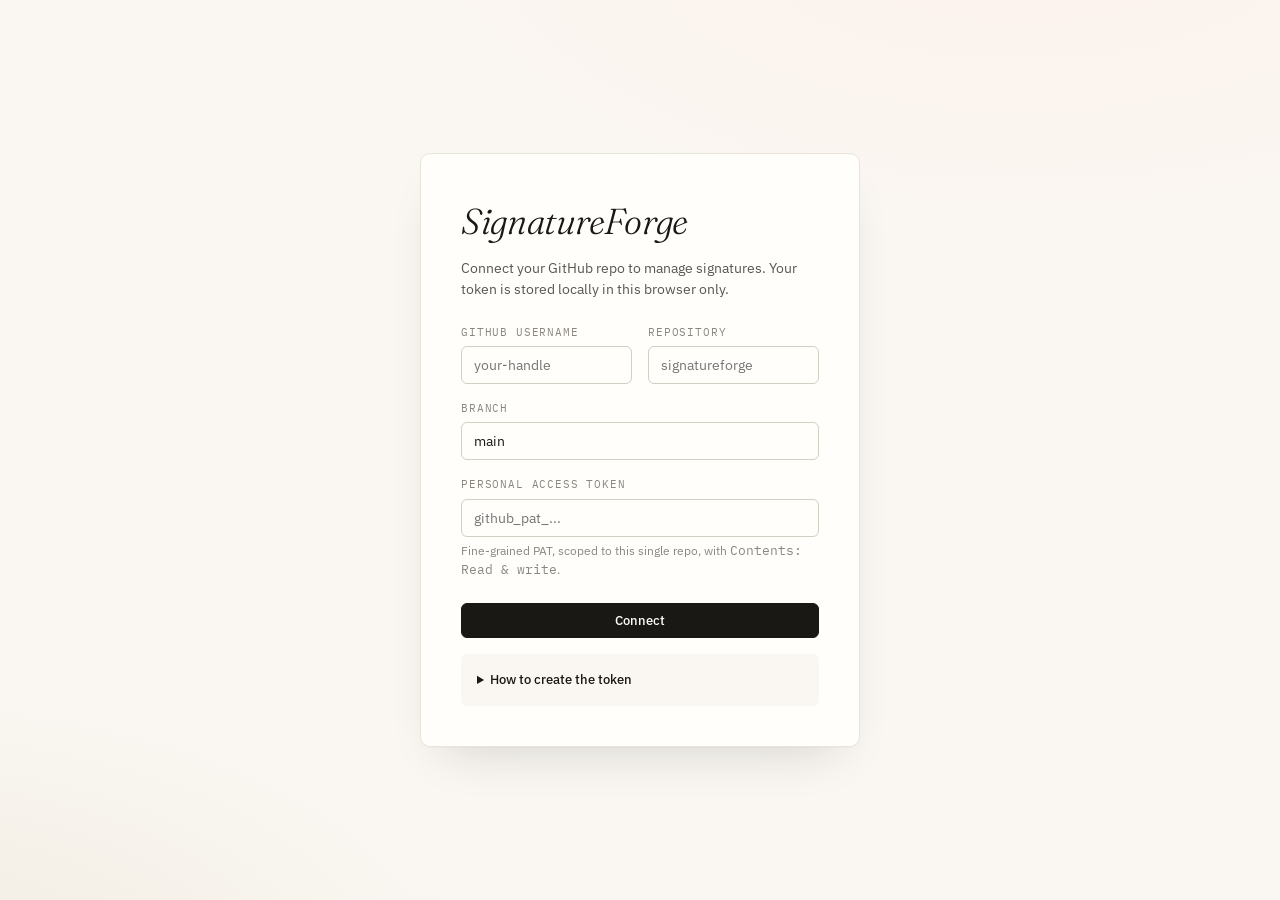
==== index.html @ 0ccea80c "Add files via upload" ====
<!DOCTYPE html>
<html lang="en">
<head>
  <meta charset="UTF-8" />
  <meta name="viewport" content="width=device-width, initial-scale=1" />
  <title>SignatureForge Admin</title>
  <meta name="description" content="Centrally managed Outlook signatures, version controlled in your own GitHub repo." />

  <!-- Typography: distinctive editorial pairing -->
  <link rel="preconnect" href="https://fonts.googleapis.com" />
  <link rel="preconnect" href="https://fonts.gstatic.com" crossorigin />
  <link
    href="https://fonts.googleapis.com/css2?family=Fraunces:ital,opsz,wght@0,9..144,300..600;1,9..144,300..500&family=IBM+Plex+Mono:wght@400;500&family=IBM+Plex+Sans:wght@400;500;600&display=swap"
    rel="stylesheet" />

  <link rel="stylesheet" href="styles.css" />
  <link rel="icon" type="image/png" href="../addin/icons/icon-32.png" />
</head>
<body>
  <div id="root"></div>
  <div class="toasts" id="toasts"></div>
  <script type="module" src="app.js"></script>
</body>
</html>
---- styles.css ----
/* =============================================================
   SignatureForge admin
   Aesthetic: refined editorial, warm paper, oxblood accent.
   No framework. Hand-tuned.
   ============================================================= */

:root {
  /* Surface */
  --cream:        #FAF7F2;
  --cream-dark:   #F0EBE0;
  --paper:        #FFFEFB;

  /* Ink */
  --ink:          #1A1815;
  --ink-soft:     #5A5650;
  --ink-faint:    #8B8780;
  --ink-ghost:    #B5B0A4;

  /* Borders */
  --border:       #D4CFC4;
  --border-soft:  #E8E4DA;

  /* Accent */
  --ox:           #BC4B27;
  --ox-dark:      #9A3D1F;
  --ox-tint:      #FCF1EC;

  /* States */
  --green:        #4A7C2E;
  --green-tint:   #EFF5E8;
  --amber:        #B5750E;
  --amber-tint:   #FBF3DE;
  --red:          #9C2A2A;
  --red-tint:     #FAEAEA;

  /* Typography */
  --display: "Fraunces", "Iowan Old Style", "Hoefler Text", Georgia, serif;
  --sans:    "IBM Plex Sans", -apple-system, BlinkMacSystemFont, "Segoe UI", sans-serif;
  --mono:    "IBM Plex Mono", "SFMono-Regular", "Menlo", monospace;

  /* Spacing */
  --gap-xs: 4px;
  --gap-sm: 8px;
  --gap:    16px;
  --gap-md: 24px;
  --gap-lg: 40px;
  --gap-xl: 64px;

  /* Radius */
  --r-sm: 4px;
  --r:    6px;
  --r-md: 10px;
}

* { box-sizing: border-box; }

html, body {
  margin: 0;
  padding: 0;
  background: var(--cream);
  color: var(--ink);
  font-family: var(--sans);
  font-size: 14px;
  line-height: 1.55;
  -webkit-font-smoothing: antialiased;
  -moz-osx-font-smoothing: grayscale;
}

a {
  color: var(--ink);
  text-decoration: none;
  border-bottom: 1px solid var(--border);
  transition: border-color .15s ease;
}
a:hover { border-color: var(--ox); }

button { font-family: var(--sans); cursor: pointer; }

code, pre, .mono { font-family: var(--mono); font-size: 12.5px; }

/* =============================================================
   Layout shell
   ============================================================= */

.app {
  min-height: 100vh;
  display: grid;
  grid-template-rows: auto 1fr;
}

.topbar {
  height: 56px;
  border-bottom: 1px solid var(--border-soft);
  background: var(--paper);
  display: flex;
  align-items: center;
  justify-content: space-between;
  padding: 0 var(--gap-md);
}

.brand {
  display: flex;
  align-items: baseline;
  gap: 10px;
  font-family: var(--display);
  font-style: italic;
  font-weight: 400;
  font-size: 22px;
  letter-spacing: -0.01em;
  color: var(--ink);
}
.brand .dot {
  width: 6px; height: 6px; border-radius: 50%;
  background: var(--ox);
  display: inline-block;
  transform: translateY(-3px);
}
.brand .meta {
  font-family: var(--mono);
  font-style: normal;
  font-size: 11px;
  color: var(--ink-faint);
  letter-spacing: 0.04em;
  text-transform: uppercase;
}

.topbar-right {
  display: flex; align-items: center; gap: var(--gap);
  font-size: 12.5px;
  color: var(--ink-soft);
}
.topbar-right .repo-pill {
  display: inline-flex; align-items: center; gap: 6px;
  padding: 4px 10px;
  border: 1px solid var(--border);
  border-radius: 999px;
  background: var(--paper);
  font-family: var(--mono);
  font-size: 11.5px;
  color: var(--ink-soft);
}
.topbar-right .repo-pill .ok { color: var(--green); }
.topbar-right .repo-pill .err { color: var(--red); }

.shell {
  display: grid;
  grid-template-columns: 220px 1fr;
  min-height: 0;
}

.sidebar {
  border-right: 1px solid var(--border-soft);
  padding: var(--gap-md) var(--gap);
  background: transparent;
}

.nav-section {
  font-family: var(--mono);
  font-size: 10.5px;
  text-transform: uppercase;
  letter-spacing: 0.1em;
  color: var(--ink-faint);
  padding: var(--gap) var(--gap-sm) var(--gap-sm);
}
.nav-item {
  display: flex; align-items: center; gap: var(--gap-sm);
  padding: 8px 10px;
  border-radius: var(--r);
  color: var(--ink-soft);
  cursor: pointer;
  border: none; background: transparent; width: 100%;
  text-align: left;
  font-size: 13.5px;
  transition: background .12s ease, color .12s ease;
}
.nav-item:hover { background: var(--cream-dark); color: var(--ink); }
.nav-item.active { background: var(--ox-tint); color: var(--ox-dark); }
.nav-item .badge {
  margin-left: auto;
  font-family: var(--mono);
  font-size: 10.5px;
  background: var(--cream-dark);
  color: var(--ink-soft);
  padding: 1px 6px;
  border-radius: 999px;
}
.nav-item.active .badge { background: rgba(188,75,39,0.15); color: var(--ox-dark); }

.main {
  padding: var(--gap-lg) var(--gap-xl);
  max-width: 1080px;
  width: 100%;
}

@media (max-width: 900px) {
  .shell { grid-template-columns: 1fr; }
  .sidebar { display: none; }
  .main { padding: var(--gap-md); }
}

/* =============================================================
   Page header
   ============================================================= */

.page-header {
  display: flex; justify-content: space-between; align-items: flex-end;
  margin-bottom: var(--gap-lg);
  padding-bottom: var(--gap);
  border-bottom: 1px solid var(--border-soft);
}
.page-title {
  font-family: var(--display);
  font-weight: 300;
  font-size: 36px;
  line-height: 1.1;
  letter-spacing: -0.02em;
  margin: 0;
}
.page-subtitle {
  color: var(--ink-soft);
  font-size: 13.5px;
  margin-top: 4px;
}

/* =============================================================
   Buttons
   ============================================================= */

.btn {
  display: inline-flex; align-items: center; gap: 6px;
  padding: 8px 14px;
  border: 1px solid var(--border);
  border-radius: var(--r);
  background: var(--paper);
  color: var(--ink);
  font-size: 13px;
  font-weight: 500;
  transition: all .12s ease;
}
.btn:hover { border-color: var(--ink-faint); }
.btn:active { transform: translateY(1px); }

.btn.primary {
  background: var(--ink);
  border-color: var(--ink);
  color: var(--paper);
}
.btn.primary:hover { background: var(--ox); border-color: var(--ox); }

.btn.danger {
  color: var(--red);
  border-color: var(--red-tint);
}
.btn.danger:hover { background: var(--red-tint); border-color: var(--red); }

.btn.ghost { border-color: transparent; background: transparent; }
.btn.ghost:hover { background: var(--cream-dark); }

.btn.sm { padding: 4px 10px; font-size: 12px; }

/* =============================================================
   Tables / lists
   ============================================================= */

.list {
  border: 1px solid var(--border-soft);
  border-radius: var(--r-md);
  background: var(--paper);
  overflow: hidden;
}

.list-row {
  display: grid;
  grid-template-columns: 1fr 1fr 130px 100px;
  align-items: center;
  gap: var(--gap);
  padding: 14px 18px;
  border-bottom: 1px solid var(--border-soft);
  transition: background .1s ease;
}
.list-row:last-child { border-bottom: none; }
.list-row:hover { background: var(--cream); }
.list-row.header {
  background: var(--cream-dark);
  font-family: var(--mono);
  font-size: 10.5px;
  letter-spacing: 0.1em;
  text-transform: uppercase;
  color: var(--ink-faint);
  padding: 10px 18px;
}
.list-row.header:hover { background: var(--cream-dark); }

.list-row .name { font-weight: 500; }
.list-row .email { color: var(--ink-soft); font-family: var(--mono); font-size: 12px; }
.list-row .template-tag {
  display: inline-flex; align-items: center;
  font-family: var(--mono); font-size: 11px;
  padding: 2px 8px; border-radius: 999px;
  background: var(--cream-dark); color: var(--ink-soft);
}
.list-row .actions { display: flex; gap: 6px; justify-content: flex-end; }

.empty-state {
  text-align: center;
  padding: var(--gap-xl) var(--gap-md);
  color: var(--ink-soft);
}
.empty-state .icon {
  font-family: var(--display);
  font-style: italic;
  font-size: 48px;
  color: var(--ink-ghost);
  margin-bottom: var(--gap-sm);
}

/* =============================================================
   Forms
   ============================================================= */

.field {
  display: block;
  margin-bottom: var(--gap);
}
.field label {
  display: block;
  font-family: var(--mono);
  font-size: 10.5px;
  text-transform: uppercase;
  letter-spacing: 0.08em;
  color: var(--ink-faint);
  margin-bottom: 6px;
}
.field input, .field select, .field textarea {
  width: 100%;
  padding: 9px 12px;
  background: var(--paper);
  border: 1px solid var(--border);
  border-radius: var(--r);
  font-family: var(--sans);
  font-size: 13.5px;
  color: var(--ink);
  transition: border-color .12s ease, box-shadow .12s ease;
}
.field input:focus, .field select:focus, .field textarea:focus {
  outline: none;
  border-color: var(--ox);
  box-shadow: 0 0 0 3px var(--ox-tint);
}
.field textarea { font-family: var(--mono); font-size: 12.5px; line-height: 1.6; resize: vertical; }
.field .hint {
  font-size: 11.5px;
  color: var(--ink-faint);
  margin-top: 4px;
}

.field-grid { display: grid; grid-template-columns: 1fr 1fr; gap: var(--gap); }

/* =============================================================
   Auth screen (initial)
   ============================================================= */

.auth-page {
  min-height: 100vh;
  display: grid;
  place-items: center;
  background:
    radial-gradient(1200px 600px at 80% -10%, var(--ox-tint), transparent 60%),
    radial-gradient(1000px 500px at -10% 110%, var(--cream-dark), transparent 60%),
    var(--cream);
}
.auth-card {
  width: 440px; max-width: 92vw;
  background: var(--paper);
  border: 1px solid var(--border-soft);
  border-radius: var(--r-md);
  padding: var(--gap-lg);
  box-shadow: 0 1px 0 rgba(26,24,21,0.02), 0 24px 48px -24px rgba(26,24,21,0.18);
}
.auth-card h1 {
  font-family: var(--display);
  font-style: italic;
  font-weight: 300;
  font-size: 36px;
  margin: 0 0 var(--gap-sm);
  letter-spacing: -0.01em;
}
.auth-card p {
  color: var(--ink-soft);
  font-size: 13.5px;
  margin: 0 0 var(--gap-md);
}
.auth-card details {
  margin-top: var(--gap);
  padding: var(--gap);
  background: var(--cream);
  border-radius: var(--r);
  font-size: 12.5px;
  color: var(--ink-soft);
}
.auth-card details summary {
  cursor: pointer;
  color: var(--ink);
  font-weight: 500;
}
.auth-card details ol { padding-left: 18px; margin-top: var(--gap-sm); }
.auth-card details li { margin-bottom: 4px; }

/* =============================================================
   Editor (template editor with live preview)
   ============================================================= */

.editor-grid {
  display: grid;
  grid-template-columns: 1fr 1fr;
  gap: var(--gap-md);
  margin-top: var(--gap);
}
@media (max-width: 1100px) {
  .editor-grid { grid-template-columns: 1fr; }
}

.panel {
  border: 1px solid var(--border-soft);
  border-radius: var(--r-md);
  background: var(--paper);
  overflow: hidden;
}
.panel-header {
  padding: 12px 16px;
  border-bottom: 1px solid var(--border-soft);
  background: var(--cream);
  font-family: var(--mono);
  font-size: 11px;
  text-transform: uppercase;
  letter-spacing: 0.1em;
  color: var(--ink-faint);
  display: flex;
  justify-content: space-between;
  align-items: center;
}
.panel-body { padding: var(--gap); }
.panel-body.tight { padding: 0; }

.code-area {
  width: 100%;
  border: none;
  padding: var(--gap);
  font-family: var(--mono);
  font-size: 12.5px;
  line-height: 1.65;
  color: var(--ink);
  background: var(--paper);
  min-height: 420px;
  resize: vertical;
}
.code-area:focus { outline: none; }

.preview-frame {
  width: 100%;
  min-height: 420px;
  border: none;
  background: var(--paper);
}

/* =============================================================
   Toast notifications
   ============================================================= */

.toasts {
  position: fixed;
  bottom: var(--gap-md);
  right: var(--gap-md);
  display: flex; flex-direction: column-reverse; gap: 8px;
  z-index: 100;
}
.toast {
  padding: 10px 14px;
  background: var(--ink);
  color: var(--paper);
  border-radius: var(--r);
  font-size: 13px;
  box-shadow: 0 8px 24px -8px rgba(0,0,0,0.3);
  animation: toast-in .25s ease;
  max-width: 360px;
}
.toast.success { background: var(--green); }
.toast.error { background: var(--red); }
@keyframes toast-in {
  from { transform: translateY(8px); opacity: 0; }
  to   { transform: translateY(0);    opacity: 1; }
}

/* =============================================================
   Misc
   ============================================================= */

.hairline { height: 1px; background: var(--border-soft); margin: var(--gap-md) 0; }

.kbd {
  font-family: var(--mono);
  font-size: 11px;
  padding: 1px 6px;
  background: var(--cream-dark);
  border: 1px solid var(--border-soft);
  border-bottom-width: 2px;
  border-radius: var(--r-sm);
  color: var(--ink-soft);
}

.muted { color: var(--ink-faint); }
.center { text-align: center; }

/* Modal */
.modal-backdrop {
  position: fixed; inset: 0;
  background: rgba(26,24,21,0.45);
  display: grid; place-items: center;
  z-index: 50;
  animation: fade-in .15s ease;
}
.modal {
  background: var(--paper);
  border-radius: var(--r-md);
  width: 520px; max-width: 92vw;
  max-height: 90vh;
  overflow-y: auto;
  box-shadow: 0 24px 64px -16px rgba(0,0,0,0.4);
}
.modal-header {
  padding: var(--gap) var(--gap-md);
  border-bottom: 1px solid var(--border-soft);
  display: flex; justify-content: space-between; align-items: center;
}
.modal-header h2 {
  font-family: var(--display);
  font-style: italic;
  font-weight: 300;
  font-size: 24px;
  margin: 0;
}
.modal-body { padding: var(--gap-md); }
.modal-footer {
  padding: var(--gap) var(--gap-md);
  border-top: 1px solid var(--border-soft);
  display: flex; justify-content: flex-end; gap: var(--gap-sm);
  background: var(--cream);
}
@keyframes fade-in { from { opacity: 0; } to { opacity: 1; } }
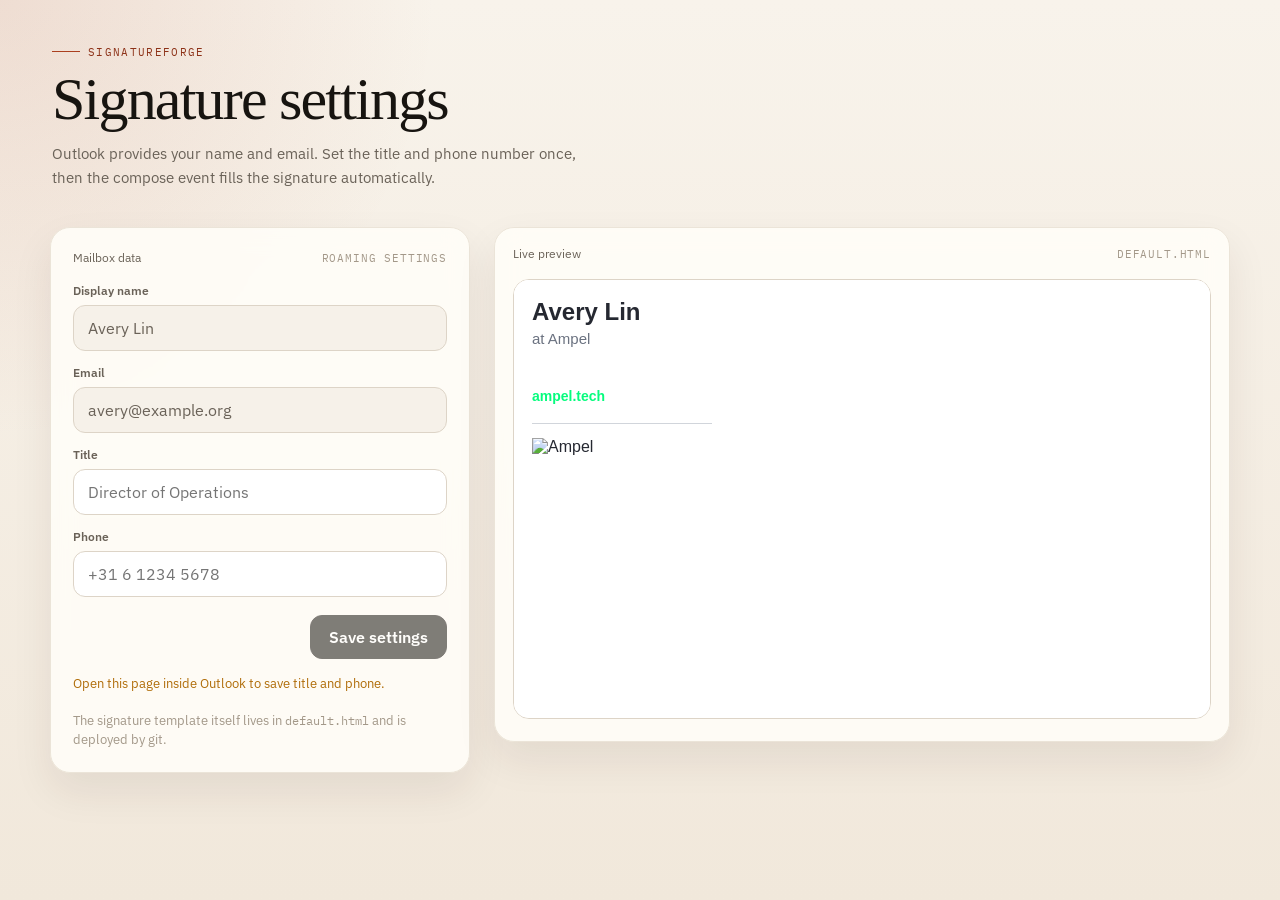
==== commit c87b7d3c: "codex attempt to make this addon work for us" ====
--- a/index.html
+++ b/index.html
@@ -3,22 +3,21 @@
 <head>
   <meta charset="UTF-8" />
   <meta name="viewport" content="width=device-width, initial-scale=1" />
-  <title>SignatureForge Admin</title>
-  <meta name="description" content="Centrally managed Outlook signatures, version controlled in your own GitHub repo." />
-
-  <!-- Typography: distinctive editorial pairing -->
+  <title>SignatureForge Settings</title>
+  <meta
+    name="description"
+    content="Set the mailbox title and phone number used by the SignatureForge Outlook add-in." />
   <link rel="preconnect" href="https://fonts.googleapis.com" />
   <link rel="preconnect" href="https://fonts.gstatic.com" crossorigin />
   <link
     href="https://fonts.googleapis.com/css2?family=Fraunces:ital,opsz,wght@0,9..144,300..600;1,9..144,300..500&family=IBM+Plex+Mono:wght@400;500&family=IBM+Plex+Sans:wght@400;500;600&display=swap"
     rel="stylesheet" />
-
   <link rel="stylesheet" href="styles.css" />
-  <link rel="icon" type="image/png" href="../addin/icons/icon-32.png" />
+  <link rel="icon" type="image/png" href="icon-32.png" />
+  <script type="text/javascript" src="https://appsforoffice.microsoft.com/lib/1.1/hosted/office.js"></script>
+  <script type="module" src="app.js"></script>
 </head>
 <body>
   <div id="root"></div>
-  <div class="toasts" id="toasts"></div>
-  <script type="module" src="app.js"></script>
 </body>
 </html>
--- a/styles.css
+++ b/styles.css
@@ -1,549 +1,256 @@
-/* =============================================================
-   SignatureForge admin
-   Aesthetic: refined editorial, warm paper, oxblood accent.
-   No framework. Hand-tuned.
-   ============================================================= */
-
 :root {
-  /* Surface */
-  --cream:        #FAF7F2;
-  --cream-dark:   #F0EBE0;
-  --paper:        #FFFEFB;
-
-  /* Ink */
-  --ink:          #1A1815;
-  --ink-soft:     #5A5650;
-  --ink-faint:    #8B8780;
-  --ink-ghost:    #B5B0A4;
-
-  /* Borders */
-  --border:       #D4CFC4;
-  --border-soft:  #E8E4DA;
-
-  /* Accent */
-  --ox:           #BC4B27;
-  --ox-dark:      #9A3D1F;
-  --ox-tint:      #FCF1EC;
-
-  /* States */
-  --green:        #4A7C2E;
-  --green-tint:   #EFF5E8;
-  --amber:        #B5750E;
-  --amber-tint:   #FBF3DE;
-  --red:          #9C2A2A;
-  --red-tint:     #FAEAEA;
-
-  /* Typography */
-  --display: "Fraunces", "Iowan Old Style", "Hoefler Text", Georgia, serif;
-  --sans:    "IBM Plex Sans", -apple-system, BlinkMacSystemFont, "Segoe UI", sans-serif;
-  --mono:    "IBM Plex Mono", "SFMono-Regular", "Menlo", monospace;
-
-  /* Spacing */
-  --gap-xs: 4px;
-  --gap-sm: 8px;
-  --gap:    16px;
-  --gap-md: 24px;
-  --gap-lg: 40px;
-  --gap-xl: 64px;
-
-  /* Radius */
-  --r-sm: 4px;
-  --r:    6px;
-  --r-md: 10px;
+  --paper: #f7f2ea;
+  --panel: #fffdf8;
+  --ink: #171410;
+  --muted: #6a6258;
+  --faint: #a39889;
+  --border: #ddd4c7;
+  --border-soft: #ebe4d8;
+  --accent: #ab3f1f;
+  --accent-dark: #8d3218;
+  --accent-soft: #f7ebe5;
+  --success: #2f7a44;
+  --warn: #b06d09;
+  --error: #9b2f2f;
+  --shadow: 0 18px 40px rgba(45, 31, 20, 0.08);
+  --display: "Fraunces", Georgia, serif;
+  --sans: "IBM Plex Sans", -apple-system, BlinkMacSystemFont, "Segoe UI", sans-serif;
+  --mono: "IBM Plex Mono", "SFMono-Regular", monospace;
 }
 
 * { box-sizing: border-box; }
 
 html, body {
   margin: 0;
-  padding: 0;
-  background: var(--cream);
+  min-height: 100%;
+  background:
+    radial-gradient(circle at top left, rgba(171, 63, 31, 0.12), transparent 28%),
+    linear-gradient(180deg, #f8f3eb 0%, #f1e8db 100%);
   color: var(--ink);
   font-family: var(--sans);
-  font-size: 14px;
-  line-height: 1.55;
-  -webkit-font-smoothing: antialiased;
-  -moz-osx-font-smoothing: grayscale;
-}
-
-a {
-  color: var(--ink);
-  text-decoration: none;
-  border-bottom: 1px solid var(--border);
-  transition: border-color .15s ease;
-}
-a:hover { border-color: var(--ox); }
-
-button { font-family: var(--sans); cursor: pointer; }
-
-code, pre, .mono { font-family: var(--mono); font-size: 12.5px; }
-
-/* =============================================================
-   Layout shell
-   ============================================================= */
-
-.app {
+}
+
+body {
   min-height: 100vh;
+  padding: 28px;
+}
+
+button, input {
+  font: inherit;
+}
+
+button {
+  cursor: pointer;
+}
+
+code {
+  font-family: var(--mono);
+  font-size: 0.95em;
+}
+
+#root {
+  max-width: 1180px;
+  margin: 0 auto;
+}
+
+.page {
   display: grid;
-  grid-template-rows: auto 1fr;
-}
-
-.topbar {
-  height: 56px;
-  border-bottom: 1px solid var(--border-soft);
-  background: var(--paper);
-  display: flex;
+  gap: 24px;
+}
+
+.hero {
+  max-width: 720px;
+  padding: 8px 2px 12px;
+}
+
+.eyebrow {
+  display: inline-flex;
   align-items: center;
-  justify-content: space-between;
-  padding: 0 var(--gap-md);
-}
-
-.brand {
+  gap: 8px;
+  font-family: var(--mono);
+  font-size: 11px;
+  text-transform: uppercase;
+  letter-spacing: 0.12em;
+  color: var(--accent-dark);
+  margin-bottom: 12px;
+}
+
+.eyebrow::before {
+  content: "";
+  width: 28px;
+  height: 1px;
+  background: var(--accent);
+}
+
+.hero h1 {
+  margin: 0;
+  font-family: var(--display);
+  font-size: clamp(36px, 5vw, 60px);
+  font-weight: 400;
+  line-height: 0.95;
+  letter-spacing: -0.03em;
+}
+
+.lede {
+  margin: 14px 0 0;
+  max-width: 60ch;
+  color: var(--muted);
+  font-size: 15px;
+  line-height: 1.65;
+}
+
+.grid {
+  display: grid;
+  grid-template-columns: minmax(0, 420px) minmax(0, 1fr);
+  gap: 24px;
+  align-items: start;
+}
+
+.card {
+  background: rgba(255, 253, 248, 0.9);
+  border: 1px solid var(--border-soft);
+  border-radius: 20px;
+  box-shadow: var(--shadow);
+  backdrop-filter: blur(12px);
+}
+
+.form-card {
+  padding: 22px;
+}
+
+.preview-card {
+  padding: 18px;
+}
+
+.card-head {
   display: flex;
   align-items: baseline;
-  gap: 10px;
-  font-family: var(--display);
-  font-style: italic;
-  font-weight: 400;
-  font-size: 22px;
-  letter-spacing: -0.01em;
-  color: var(--ink);
-}
-.brand .dot {
-  width: 6px; height: 6px; border-radius: 50%;
-  background: var(--ox);
-  display: inline-block;
-  transform: translateY(-3px);
-}
-.brand .meta {
-  font-family: var(--mono);
-  font-style: normal;
-  font-size: 11px;
-  color: var(--ink-faint);
-  letter-spacing: 0.04em;
-  text-transform: uppercase;
-}
-
-.topbar-right {
-  display: flex; align-items: center; gap: var(--gap);
-  font-size: 12.5px;
-  color: var(--ink-soft);
-}
-.topbar-right .repo-pill {
-  display: inline-flex; align-items: center; gap: 6px;
-  padding: 4px 10px;
-  border: 1px solid var(--border);
-  border-radius: 999px;
-  background: var(--paper);
-  font-family: var(--mono);
-  font-size: 11.5px;
-  color: var(--ink-soft);
-}
-.topbar-right .repo-pill .ok { color: var(--green); }
-.topbar-right .repo-pill .err { color: var(--red); }
-
-.shell {
-  display: grid;
-  grid-template-columns: 220px 1fr;
-  min-height: 0;
-}
-
-.sidebar {
-  border-right: 1px solid var(--border-soft);
-  padding: var(--gap-md) var(--gap);
-  background: transparent;
-}
-
-.nav-section {
-  font-family: var(--mono);
-  font-size: 10.5px;
-  text-transform: uppercase;
-  letter-spacing: 0.1em;
-  color: var(--ink-faint);
-  padding: var(--gap) var(--gap-sm) var(--gap-sm);
-}
-.nav-item {
-  display: flex; align-items: center; gap: var(--gap-sm);
-  padding: 8px 10px;
-  border-radius: var(--r);
-  color: var(--ink-soft);
-  cursor: pointer;
-  border: none; background: transparent; width: 100%;
-  text-align: left;
-  font-size: 13.5px;
-  transition: background .12s ease, color .12s ease;
-}
-.nav-item:hover { background: var(--cream-dark); color: var(--ink); }
-.nav-item.active { background: var(--ox-tint); color: var(--ox-dark); }
-.nav-item .badge {
-  margin-left: auto;
-  font-family: var(--mono);
-  font-size: 10.5px;
-  background: var(--cream-dark);
-  color: var(--ink-soft);
-  padding: 1px 6px;
-  border-radius: 999px;
-}
-.nav-item.active .badge { background: rgba(188,75,39,0.15); color: var(--ox-dark); }
-
-.main {
-  padding: var(--gap-lg) var(--gap-xl);
-  max-width: 1080px;
-  width: 100%;
-}
-
-@media (max-width: 900px) {
-  .shell { grid-template-columns: 1fr; }
-  .sidebar { display: none; }
-  .main { padding: var(--gap-md); }
-}
-
-/* =============================================================
-   Page header
-   ============================================================= */
-
-.page-header {
-  display: flex; justify-content: space-between; align-items: flex-end;
-  margin-bottom: var(--gap-lg);
-  padding-bottom: var(--gap);
-  border-bottom: 1px solid var(--border-soft);
-}
-.page-title {
-  font-family: var(--display);
-  font-weight: 300;
-  font-size: 36px;
-  line-height: 1.1;
-  letter-spacing: -0.02em;
-  margin: 0;
-}
-.page-subtitle {
-  color: var(--ink-soft);
-  font-size: 13.5px;
-  margin-top: 4px;
-}
-
-/* =============================================================
-   Buttons
-   ============================================================= */
-
-.btn {
-  display: inline-flex; align-items: center; gap: 6px;
-  padding: 8px 14px;
-  border: 1px solid var(--border);
-  border-radius: var(--r);
-  background: var(--paper);
-  color: var(--ink);
-  font-size: 13px;
-  font-weight: 500;
-  transition: all .12s ease;
-}
-.btn:hover { border-color: var(--ink-faint); }
-.btn:active { transform: translateY(1px); }
-
-.btn.primary {
-  background: var(--ink);
-  border-color: var(--ink);
-  color: var(--paper);
-}
-.btn.primary:hover { background: var(--ox); border-color: var(--ox); }
-
-.btn.danger {
-  color: var(--red);
-  border-color: var(--red-tint);
-}
-.btn.danger:hover { background: var(--red-tint); border-color: var(--red); }
-
-.btn.ghost { border-color: transparent; background: transparent; }
-.btn.ghost:hover { background: var(--cream-dark); }
-
-.btn.sm { padding: 4px 10px; font-size: 12px; }
-
-/* =============================================================
-   Tables / lists
-   ============================================================= */
-
-.list {
-  border: 1px solid var(--border-soft);
-  border-radius: var(--r-md);
-  background: var(--paper);
-  overflow: hidden;
-}
-
-.list-row {
-  display: grid;
-  grid-template-columns: 1fr 1fr 130px 100px;
-  align-items: center;
-  gap: var(--gap);
-  padding: 14px 18px;
-  border-bottom: 1px solid var(--border-soft);
-  transition: background .1s ease;
-}
-.list-row:last-child { border-bottom: none; }
-.list-row:hover { background: var(--cream); }
-.list-row.header {
-  background: var(--cream-dark);
-  font-family: var(--mono);
-  font-size: 10.5px;
-  letter-spacing: 0.1em;
-  text-transform: uppercase;
-  color: var(--ink-faint);
-  padding: 10px 18px;
-}
-.list-row.header:hover { background: var(--cream-dark); }
-
-.list-row .name { font-weight: 500; }
-.list-row .email { color: var(--ink-soft); font-family: var(--mono); font-size: 12px; }
-.list-row .template-tag {
-  display: inline-flex; align-items: center;
-  font-family: var(--mono); font-size: 11px;
-  padding: 2px 8px; border-radius: 999px;
-  background: var(--cream-dark); color: var(--ink-soft);
-}
-.list-row .actions { display: flex; gap: 6px; justify-content: flex-end; }
-
-.empty-state {
-  text-align: center;
-  padding: var(--gap-xl) var(--gap-md);
-  color: var(--ink-soft);
-}
-.empty-state .icon {
-  font-family: var(--display);
-  font-style: italic;
-  font-size: 48px;
-  color: var(--ink-ghost);
-  margin-bottom: var(--gap-sm);
-}
-
-/* =============================================================
-   Forms
-   ============================================================= */
-
-.field {
-  display: block;
-  margin-bottom: var(--gap);
-}
-.field label {
-  display: block;
+  justify-content: space-between;
+  gap: 16px;
+  margin-bottom: 18px;
+  color: var(--muted);
+  font-size: 12px;
+}
+
+.card-head .meta {
   font-family: var(--mono);
   font-size: 10.5px;
   text-transform: uppercase;
   letter-spacing: 0.08em;
-  color: var(--ink-faint);
-  margin-bottom: 6px;
-}
-.field input, .field select, .field textarea {
+  color: var(--faint);
+}
+
+.field {
+  display: grid;
+  gap: 7px;
+  margin-bottom: 14px;
+}
+
+.field > span {
+  font-size: 12px;
+  font-weight: 600;
+  color: var(--muted);
+}
+
+.field input {
   width: 100%;
-  padding: 9px 12px;
-  background: var(--paper);
+  min-height: 46px;
   border: 1px solid var(--border);
-  border-radius: var(--r);
-  font-family: var(--sans);
-  font-size: 13.5px;
+  border-radius: 12px;
+  background: #fff;
   color: var(--ink);
-  transition: border-color .12s ease, box-shadow .12s ease;
-}
-.field input:focus, .field select:focus, .field textarea:focus {
+  padding: 0 14px;
+  transition: border-color .15s ease, box-shadow .15s ease;
+}
+
+.field input[readonly] {
+  background: #f6f1e9;
+  color: var(--muted);
+}
+
+.field input:focus {
   outline: none;
-  border-color: var(--ox);
-  box-shadow: 0 0 0 3px var(--ox-tint);
-}
-.field textarea { font-family: var(--mono); font-size: 12.5px; line-height: 1.6; resize: vertical; }
-.field .hint {
-  font-size: 11.5px;
-  color: var(--ink-faint);
-  margin-top: 4px;
-}
-
-.field-grid { display: grid; grid-template-columns: 1fr 1fr; gap: var(--gap); }
-
-/* =============================================================
-   Auth screen (initial)
-   ============================================================= */
-
-.auth-page {
-  min-height: 100vh;
-  display: grid;
-  place-items: center;
-  background:
-    radial-gradient(1200px 600px at 80% -10%, var(--ox-tint), transparent 60%),
-    radial-gradient(1000px 500px at -10% 110%, var(--cream-dark), transparent 60%),
-    var(--cream);
-}
-.auth-card {
-  width: 440px; max-width: 92vw;
-  background: var(--paper);
-  border: 1px solid var(--border-soft);
-  border-radius: var(--r-md);
-  padding: var(--gap-lg);
-  box-shadow: 0 1px 0 rgba(26,24,21,0.02), 0 24px 48px -24px rgba(26,24,21,0.18);
-}
-.auth-card h1 {
-  font-family: var(--display);
-  font-style: italic;
-  font-weight: 300;
-  font-size: 36px;
-  margin: 0 0 var(--gap-sm);
-  letter-spacing: -0.01em;
-}
-.auth-card p {
-  color: var(--ink-soft);
-  font-size: 13.5px;
-  margin: 0 0 var(--gap-md);
-}
-.auth-card details {
-  margin-top: var(--gap);
-  padding: var(--gap);
-  background: var(--cream);
-  border-radius: var(--r);
+  border-color: var(--accent);
+  box-shadow: 0 0 0 3px rgba(171, 63, 31, 0.12);
+}
+
+.actions {
+  display: flex;
+  justify-content: flex-end;
+  margin-top: 18px;
+}
+
+.btn {
+  min-height: 44px;
+  padding: 0 18px;
+  border-radius: 12px;
+  border: 1px solid var(--border);
+  background: #fff;
+  color: var(--ink);
+  font-weight: 600;
+  transition: transform .12s ease, border-color .12s ease, background .12s ease, color .12s ease;
+}
+
+.btn:hover {
+  border-color: var(--muted);
+}
+
+.btn:active {
+  transform: translateY(1px);
+}
+
+.btn.primary {
+  background: var(--ink);
+  color: #fff;
+  border-color: var(--ink);
+}
+
+.btn.primary:hover {
+  background: var(--accent);
+  border-color: var(--accent);
+}
+
+.btn:disabled {
+  cursor: not-allowed;
+  opacity: 0.55;
+}
+
+.status {
+  min-height: 22px;
+  margin-top: 16px;
   font-size: 12.5px;
-  color: var(--ink-soft);
-}
-.auth-card details summary {
-  cursor: pointer;
-  color: var(--ink);
-  font-weight: 500;
-}
-.auth-card details ol { padding-left: 18px; margin-top: var(--gap-sm); }
-.auth-card details li { margin-bottom: 4px; }
-
-/* =============================================================
-   Editor (template editor with live preview)
-   ============================================================= */
-
-.editor-grid {
-  display: grid;
-  grid-template-columns: 1fr 1fr;
-  gap: var(--gap-md);
-  margin-top: var(--gap);
-}
-@media (max-width: 1100px) {
-  .editor-grid { grid-template-columns: 1fr; }
-}
-
-.panel {
-  border: 1px solid var(--border-soft);
-  border-radius: var(--r-md);
-  background: var(--paper);
-  overflow: hidden;
-}
-.panel-header {
-  padding: 12px 16px;
-  border-bottom: 1px solid var(--border-soft);
-  background: var(--cream);
-  font-family: var(--mono);
-  font-size: 11px;
-  text-transform: uppercase;
-  letter-spacing: 0.1em;
-  color: var(--ink-faint);
-  display: flex;
-  justify-content: space-between;
-  align-items: center;
-}
-.panel-body { padding: var(--gap); }
-.panel-body.tight { padding: 0; }
-
-.code-area {
-  width: 100%;
-  border: none;
-  padding: var(--gap);
-  font-family: var(--mono);
+  color: var(--muted);
+}
+
+.status[data-type="success"] { color: var(--success); }
+.status[data-type="warn"] { color: var(--warn); }
+.status[data-type="error"] { color: var(--error); }
+
+.hint {
+  margin: 14px 0 0;
+  color: var(--faint);
   font-size: 12.5px;
-  line-height: 1.65;
-  color: var(--ink);
-  background: var(--paper);
-  min-height: 420px;
-  resize: vertical;
-}
-.code-area:focus { outline: none; }
+  line-height: 1.55;
+}
 
 .preview-frame {
   width: 100%;
-  min-height: 420px;
-  border: none;
-  background: var(--paper);
-}
-
-/* =============================================================
-   Toast notifications
-   ============================================================= */
-
-.toasts {
-  position: fixed;
-  bottom: var(--gap-md);
-  right: var(--gap-md);
-  display: flex; flex-direction: column-reverse; gap: 8px;
-  z-index: 100;
-}
-.toast {
-  padding: 10px 14px;
-  background: var(--ink);
-  color: var(--paper);
-  border-radius: var(--r);
-  font-size: 13px;
-  box-shadow: 0 8px 24px -8px rgba(0,0,0,0.3);
-  animation: toast-in .25s ease;
-  max-width: 360px;
-}
-.toast.success { background: var(--green); }
-.toast.error { background: var(--red); }
-@keyframes toast-in {
-  from { transform: translateY(8px); opacity: 0; }
-  to   { transform: translateY(0);    opacity: 1; }
-}
-
-/* =============================================================
-   Misc
-   ============================================================= */
-
-.hairline { height: 1px; background: var(--border-soft); margin: var(--gap-md) 0; }
-
-.kbd {
-  font-family: var(--mono);
-  font-size: 11px;
-  padding: 1px 6px;
-  background: var(--cream-dark);
-  border: 1px solid var(--border-soft);
-  border-bottom-width: 2px;
-  border-radius: var(--r-sm);
-  color: var(--ink-soft);
-}
-
-.muted { color: var(--ink-faint); }
-.center { text-align: center; }
-
-/* Modal */
-.modal-backdrop {
-  position: fixed; inset: 0;
-  background: rgba(26,24,21,0.45);
-  display: grid; place-items: center;
-  z-index: 50;
-  animation: fade-in .15s ease;
-}
-.modal {
-  background: var(--paper);
-  border-radius: var(--r-md);
-  width: 520px; max-width: 92vw;
-  max-height: 90vh;
-  overflow-y: auto;
-  box-shadow: 0 24px 64px -16px rgba(0,0,0,0.4);
-}
-.modal-header {
-  padding: var(--gap) var(--gap-md);
-  border-bottom: 1px solid var(--border-soft);
-  display: flex; justify-content: space-between; align-items: center;
-}
-.modal-header h2 {
-  font-family: var(--display);
-  font-style: italic;
-  font-weight: 300;
-  font-size: 24px;
-  margin: 0;
-}
-.modal-body { padding: var(--gap-md); }
-.modal-footer {
-  padding: var(--gap) var(--gap-md);
-  border-top: 1px solid var(--border-soft);
-  display: flex; justify-content: flex-end; gap: var(--gap-sm);
-  background: var(--cream);
-}
-@keyframes fade-in { from { opacity: 0; } to { opacity: 1; } }
+  min-height: 440px;
+  border: 1px solid var(--border);
+  border-radius: 16px;
+  background: #fff;
+}
+
+@media (max-width: 960px) {
+  body {
+    padding: 18px;
+  }
+
+  .grid {
+    grid-template-columns: 1fr;
+  }
+
+  .preview-frame {
+    min-height: 360px;
+  }
+}
